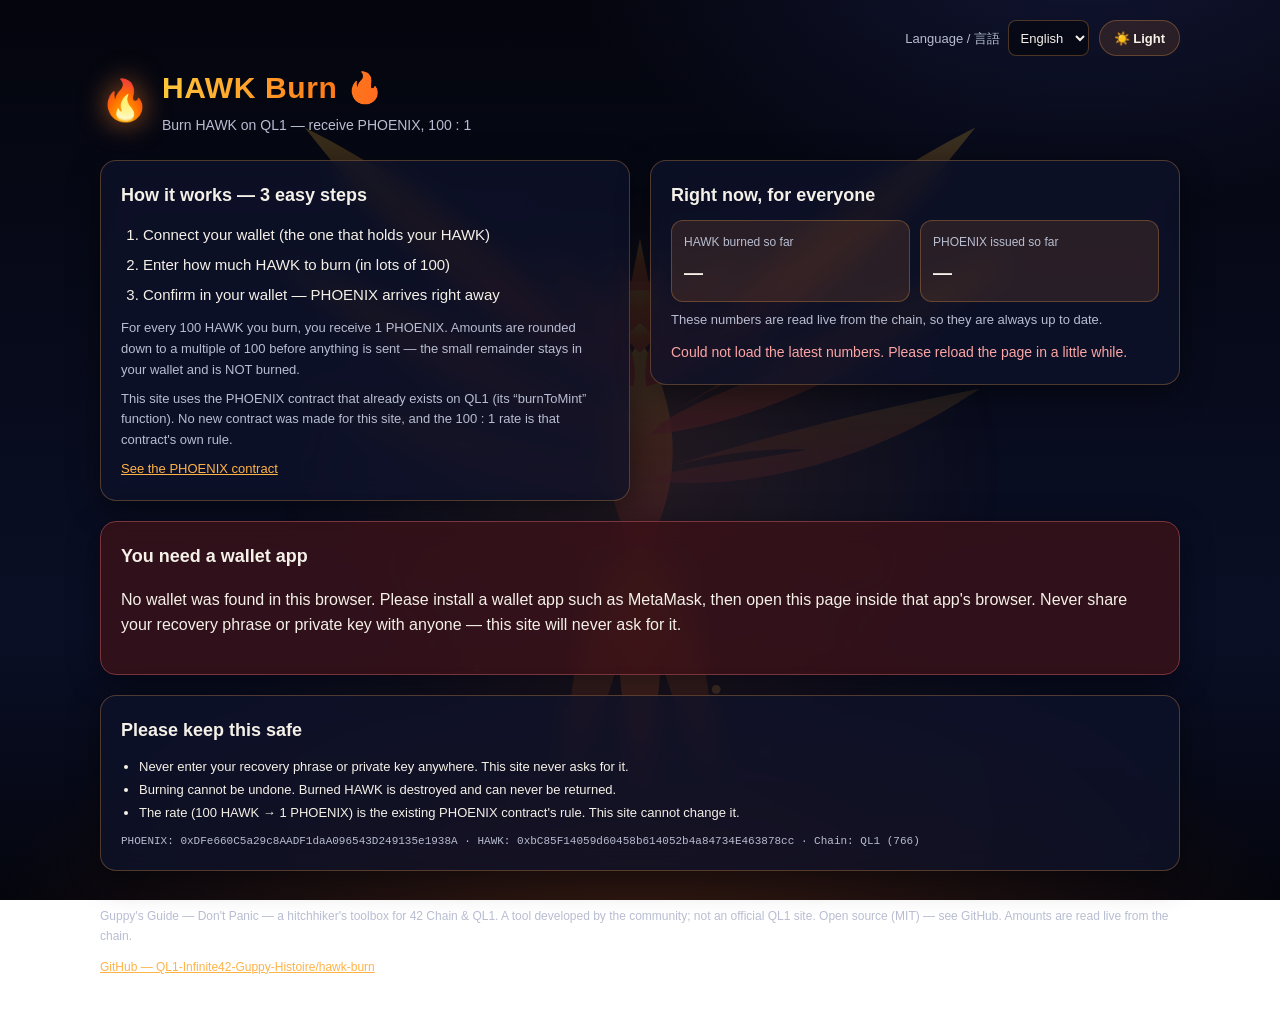
==== docs/en.html @ 696d7820 "HAWK burn site: burn QL1 HAWK into PHOENIX at 100:1 via the existing PHOENIX contract's burnToMint (" ====
<!DOCTYPE html>
<html lang="en">
<head>
<meta charset="utf-8">
<meta name="viewport" content="width=device-width, initial-scale=1">
<title>HAWK Burn — burn HAWK, receive PHOENIX</title>
<meta name="description" content="Burn HAWK on QL1 and receive PHOENIX at 100 : 1, using the existing PHOENIX contract's burnToMint. No new contract.">
<script>(function(){try{document.documentElement.dataset.theme=localStorage.getItem("guppy-theme")==="light"?"light":"dark";}catch(e){document.documentElement.dataset.theme="dark";}})();</script>
<link rel="stylesheet" href="style.css">
</head>
<body>
<!-- Phoenix background: inline SVG only (no external images), decorative. -->
<div class="phoenix-bg" aria-hidden="true">
  <svg viewBox="0 0 900 700" focusable="false">
    <defs>
      <linearGradient id="flameGrad" x1="0" y1="1" x2="0" y2="0">
        <stop offset="0" stop-color="#ff512f"/>
        <stop offset=".55" stop-color="#ff7a18"/>
        <stop offset="1" stop-color="#ffc93c"/>
      </linearGradient>
      <radialGradient id="glowGrad" cx=".5" cy=".5" r=".5">
        <stop offset="0" stop-color="#ff8c2e" stop-opacity=".55"/>
        <stop offset="1" stop-color="#ff8c2e" stop-opacity="0"/>
      </radialGradient>
    </defs>
    <ellipse cx="450" cy="400" rx="340" ry="270" fill="url(#glowGrad)"/>
    <g fill="url(#flameGrad)">
      <path d="M450 692 C428 596 420 536 450 452 C480 536 472 596 450 692 Z"/>
      <path d="M382 678 C384 588 396 534 428 474 C446 542 428 612 382 678 Z" opacity=".72"/>
      <path d="M518 678 C516 588 504 534 472 474 C454 542 472 612 518 678 Z" opacity=".72"/>
      <path d="M450 478 C412 424 408 348 450 278 C492 348 488 424 450 478 Z"/>
      <circle cx="450" cy="252" r="27"/>
      <path d="M428 240 L424 196 L442 226 L450 186 L458 226 L476 196 L472 240 C458 231 442 231 428 240 Z" opacity=".9"/>
      <path d="M450 264 L465 277 L450 291 L435 277 Z"/>
      <g>
        <path d="M444 322 C352 296 238 208 142 84 C258 142 352 224 424 296 C402 254 380 222 348 196 C420 232 452 282 444 322 Z"/>
        <path d="M440 366 C338 356 214 296 110 202 C238 244 342 296 414 342 C372 316 330 300 292 294 C370 326 424 344 440 366 Z" opacity=".8"/>
        <path d="M442 408 C348 420 232 388 138 324 C252 346 348 372 418 394 C370 382 328 378 296 380 C364 392 418 396 442 408 Z" opacity=".58"/>
      </g>
      <g transform="translate(900 0) scale(-1 1)">
        <path d="M444 322 C352 296 238 208 142 84 C258 142 352 224 424 296 C402 254 380 222 348 196 C420 232 452 282 444 322 Z"/>
        <path d="M440 366 C338 356 214 296 110 202 C238 244 342 296 414 342 C372 316 330 300 292 294 C370 326 424 344 440 366 Z" opacity=".8"/>
        <path d="M442 408 C348 420 232 388 138 324 C252 346 348 372 418 394 C370 382 328 378 296 380 C364 392 418 396 442 408 Z" opacity=".58"/>
      </g>
    </g>
    <g fill="#ffb347">
      <circle class="ember" cx="300" cy="580" r="4" style="animation-delay:-1s"/>
      <circle class="ember" cx="382" cy="620" r="3" style="animation-delay:-3.4s;animation-duration:9s"/>
      <circle class="ember" cx="520" cy="600" r="4" style="animation-delay:-5.2s"/>
      <circle class="ember" cx="612" cy="556" r="3" style="animation-delay:-2.2s;animation-duration:7s"/>
      <circle class="ember" cx="450" cy="640" r="3" style="animation-delay:-6.6s;animation-duration:10s"/>
      <circle class="ember" cx="248" cy="500" r="3" style="animation-delay:-4.4s"/>
      <circle class="ember" cx="662" cy="486" r="4" style="animation-delay:-.6s;animation-duration:9s"/>
      <circle class="ember" cx="566" cy="652" r="3" style="animation-delay:-7.5s;animation-duration:8.5s"/>
    </g>
  </svg>
</div>

<header>
  <span class="lang-switch"><label><span id="langLabel">Language / 言語</span> <select id="langSel"><option value="en" selected>English</option><option value="ja">日本語</option></select></label></span><button type="button" id="themeToggle" class="theme-toggle" aria-label="Toggle background theme"></button>
  <div class="brand">
    <span class="brand-emoji">🔥</span>
    <div>
      <h1 id="pageTitle">HAWK Burn</h1>
      <p class="sub" id="pageSub">Burn HAWK on QL1 — receive PHOENIX, 100 : 1</p>
    </div>
  </div>
</header>

<main>
  <!-- How it works -->
  <section class="panel" id="howPanel">
    <h2 id="howTitle">How it works</h2>
    <ol class="steps">
      <li id="step1">Connect your wallet</li>
      <li id="step2">Enter how much HAWK to burn</li>
      <li id="step3">Confirm in your wallet</li>
    </ol>
    <p class="note" id="howNote"></p>
    <p class="note" id="contractNote"></p>
    <p class="note"><a id="contractLink" href="https://scan.qom.network/address/0xDFe660C5a29c8AADF1daA096543D249135e1938A" target="_blank" rel="noopener">See the PHOENIX contract</a></p>
  </section>

  <!-- Global stats (no wallet needed) -->
  <section class="panel" id="statsPanel">
    <h2 id="statsTitle">Right now</h2>
    <div class="info-grid">
      <div class="info-card">
        <div class="i-label" id="statBurnedLabel">HAWK burned so far</div>
        <div class="i-value" id="statBurned">—</div>
      </div>
      <div class="info-card">
        <div class="i-label" id="statPhxLabel">PHOENIX issued so far</div>
        <div class="i-value" id="statPhx">—</div>
      </div>
    </div>
    <p class="note" id="statsNote"></p>
    <p class="result" id="statsError" role="status"></p>
  </section>

  <!-- No wallet notice -->
  <section class="panel warn" id="noWalletPanel" hidden>
    <h2 id="noWalletTitle">You need a wallet app</h2>
    <p id="noWalletText"></p>
  </section>

  <!-- Connect -->
  <section class="panel" id="connectPanel">
    <div id="connectBox">
      <button type="button" id="connectBtn" class="big-btn">Connect wallet</button>
      <p class="note" id="connectNote"></p>
    </div>
    <div id="accountBox" hidden>
      <div class="i-label" id="yourWalletLabel">Your wallet</div>
      <div class="mono" id="walletAddr">—</div>
      <div class="row"><span class="note" id="hawkLine"></span></div>
      <div class="row"><span class="note" id="phxLine"></span></div>
      <div class="row"><span class="note" id="qomLine"></span></div>
      <div class="row">
        <button type="button" id="rescanBtn" class="small-btn">Check again</button>
        <button type="button" id="switchChainBtn" class="small-btn" hidden>Switch to QL1</button>
      </div>
    </div>
    <p class="result" id="connectResult" role="status"></p>
  </section>

  <!-- Burn -->
  <section class="panel" id="burnPanel" hidden>
    <h2 id="amountLabel">HAWK to burn</h2>
    <input id="amountInput" class="amount-input" type="text" inputmode="decimal" autocomplete="off" placeholder="e.g. 10000">
    <div class="chips">
      <button type="button" class="chip" id="chip25">25%</button>
      <button type="button" class="chip" id="chip50">50%</button>
      <button type="button" class="chip" id="chip75">75%</button>
      <button type="button" class="chip" id="chipMax">MAX</button>
    </div>
    <p class="note warn-note" id="roundNote" hidden></p>
    <div class="receive-box">
      <div class="i-label" id="receiveLabel">You will receive</div>
      <div class="receive-value"><span id="receiveAmount">—</span> <span class="unit">PHOENIX</span></div>
      <p class="note" id="burnAmountLine"></p>
    </div>
    <div class="row">
      <button type="button" id="burnBtn" class="big-btn burn" disabled>🔥 Burn HAWK</button>
    </div>
    <p class="note" id="gasNote"></p>
    <p class="progress" id="burnProgress" role="status"></p>
    <div id="burnResult" class="result" role="status"></div>
  </section>

  <!-- Safety -->
  <section class="panel safety-panel">
    <h2 id="safeTitle">Please keep this safe</h2>
    <ul class="notes">
      <li id="safe1"></li>
      <li id="safe2"></li>
      <li id="safe3"></li>
    </ul>
    <p class="note mono-small" id="contractLine"></p>
  </section>
</main>

<footer>
  <p id="footerText"></p>
  <p><a href="https://github.com/QL1-Infinite42-Guppy-Histoire/hawk-burn" target="_blank" rel="noopener">GitHub — QL1-Infinite42-Guppy-Histoire/hawk-burn</a></p>
</footer>

<script src="app.js?v=1"></script>
<script>
(function(){
  var btn=document.getElementById("themeToggle");
  if(!btn)return;
  var ja=(document.documentElement.lang||"").indexOf("ja")===0;
  function label(){var d=document.documentElement.dataset.theme!=="light";btn.textContent=d?(ja?"\u2600\uFE0F \u767D\u80CC\u666F":"\u2600\uFE0F Light"):(ja?"\uD83C\uDF19 \u9ED2\u80CC\u666F":"\uD83C\uDF19 Dark");}
  label();
  btn.addEventListener("click",function(){var next=document.documentElement.dataset.theme==="light"?"dark":"light";document.documentElement.dataset.theme=next;try{localStorage.setItem("guppy-theme",next);}catch(e){}label();});
})();
</script>
</body>
</html>
---- docs/style.css ----
/* HAWK Burn — dark flame theme first (phoenix motif), light theme optional.
   The phoenix lives in a fixed background layer (inline SVG in the HTML);
   panels are translucent glass so it glows through without hurting contrast. */
:root, :root[data-theme="dark"] {
  --bg0:#04050d; --bg1:#0a0f26;
  --card:rgba(15,19,40,.78); --card-solid:#0f1328;
  --text:#f5f1e8; --muted:#b8bdd1; --line:rgba(255,170,80,.28);
  --input-bg:rgba(0,0,0,.42); --chip:rgba(255,140,50,.12);
  --accent:#ffb347; --green:#2fbf71; --orange:#ff7a18;
  --shadow:0 8px 32px rgba(0,0,0,.45);
  --warn-bg:rgba(58,18,22,.82); --warn-line:#7a343c;
  --warn-note-bg:rgba(58,34,12,.85); --warn-note-line:#8a5a24; --warn-note-text:#ffd9a0;
  --err:#fca5a5; --ok:#4ade80;
  --phoenix-opacity:.20;
}
:root[data-theme="light"] {
  --bg0:#fdf6ec; --bg1:#fdeeda;
  --card:rgba(255,255,255,.86); --card-solid:#ffffff;
  --text:#221709; --muted:#6d5b45; --line:#f0d3ac;
  --input-bg:#ffffff; --chip:#fdf0dd;
  --accent:#d96c00; --green:#1d9e62; --orange:#ea580c;
  --shadow:0 2px 10px rgba(160,90,10,.10);
  --warn-bg:#fff5f5; --warn-line:#f3c2c2;
  --warn-note-bg:#fff7ed; --warn-note-line:#fed7aa; --warn-note-text:#9a3412;
  --err:#b91c1c; --ok:#15803d;
  --phoenix-opacity:.10;
}
* { box-sizing: border-box; }
body {
  margin: 0;
  font-family: -apple-system, "Hiragino Sans", "Noto Sans JP", sans-serif;
  color: var(--text); line-height: 1.6; min-height: 100vh;
  background:
    radial-gradient(1100px 600px at 50% 108%, rgba(255,110,30,.20), rgba(255,110,30,0) 60%),
    radial-gradient(900px 500px at 85% -10%, rgba(64,80,180,.25), rgba(64,80,180,0) 60%),
    linear-gradient(180deg, var(--bg0), var(--bg1) 70%, var(--bg0));
  background-attachment: fixed;
}
/* --- phoenix background layer (decorative, inline SVG) --- */
.phoenix-bg {
  position: fixed; inset: 0; z-index: 0; overflow: hidden;
  display: flex; align-items: flex-start; justify-content: center;
  pointer-events: none;
}
.phoenix-bg svg {
  width: min(120vw, 980px); height: auto; margin-top: 4vh;
  opacity: var(--phoenix-opacity);
}
.ember { animation: ember-rise 8s linear infinite; }
@keyframes ember-rise {
  0% { transform: translateY(0); opacity: 0; }
  12% { opacity: .95; }
  100% { transform: translateY(-300px); opacity: 0; }
}
@media (prefers-reduced-motion: reduce) { .ember { animation: none; } }
header, main, footer { position: relative; z-index: 1; }
header { padding: 20px 20px 4px; max-width: 1120px; margin: 0 auto; display: flex; flex-wrap: wrap; align-items: center; gap: 8px 10px; }
.brand { display: flex; align-items: center; gap: 12px; width: 100%; order: 3; }
.brand-emoji { font-size: 40px; filter: drop-shadow(0 0 14px rgba(255,130,40,.65)); }
h1 {
  font-size: 30px; margin: 0; letter-spacing: .02em;
  background: linear-gradient(92deg, #ffc93c, #ff7a18 55%, #ff512f);
  -webkit-background-clip: text; background-clip: text; -webkit-text-fill-color: transparent;
}
:root[data-theme="light"] h1 { -webkit-text-fill-color: #c2410c; background: none; }
.sub { color: var(--muted); margin: 2px 0 0; font-size: 14px; }
.lang-switch { order: 1; margin-left: auto; font-size: 13px; color: var(--muted); }
.lang-switch select { margin-left: 4px; background: var(--input-bg); color: var(--text); border: 1px solid var(--line); border-radius: 8px; padding: 6px 8px; font-size: 13px; min-height: 36px; }
.theme-toggle { order: 2; background: var(--chip); color: var(--text); border: 1px solid var(--line); border-radius: 999px; padding: 8px 14px; font-size: 13px; font-weight: 700; cursor: pointer; min-height: 36px; white-space: nowrap; }
main { max-width: 1120px; margin: 0 auto; padding: 0 20px 8px; }
.panel {
  background: var(--card); border: 1px solid var(--line); border-radius: 16px;
  padding: 20px; margin: 16px 0 0; box-shadow: var(--shadow);
  backdrop-filter: blur(12px) saturate(150%); -webkit-backdrop-filter: blur(12px) saturate(150%);
}
.panel.warn { background: var(--warn-bg); border-color: var(--warn-line); }
.panel h2 { font-size: 18px; margin: 0 0 10px; }
.panel h3 { font-size: 15px; margin: 18px 0 8px; }
.steps { margin: 0; padding-left: 22px; line-height: 2; font-size: 15px; }
.note { color: var(--muted); font-size: 13px; line-height: 1.6; margin: 8px 0 0; }
.warn-note { color: var(--warn-note-text); background: var(--warn-note-bg); border: 1px solid var(--warn-note-line); border-radius: 10px; padding: 10px 12px; }
.info-grid { display: grid; grid-template-columns: repeat(auto-fit, minmax(150px, 1fr)); gap: 10px; }
.info-card { background: var(--chip); border: 1px solid var(--line); border-radius: 12px; padding: 12px; }
.i-label { font-size: 12px; color: var(--muted); margin-bottom: 6px; }
.i-value { font-size: 19px; font-weight: 800; word-break: break-word; }
.big-btn { display: block; width: 100%; background: var(--orange); color: #fff; border: 0; border-radius: 12px; padding: 10px 16px; font-size: 19px; font-weight: 800; cursor: pointer; min-height: 60px; }
.big-btn:active { transform: scale(.99); }
.big-btn:disabled { opacity: .45; cursor: default; }
.big-btn.burn {
  background: linear-gradient(135deg, #ff512f, #ff7a18 48%, #ffc93c);
  font-size: 21px; padding: 20px 16px; color: #fff;
  text-shadow: 0 1px 3px rgba(120,30,0,.45);
  box-shadow: 0 8px 28px rgba(255,110,30,.45), inset 0 1px 0 rgba(255,255,255,.35);
}
.big-btn.burn:disabled { box-shadow: none; filter: grayscale(.35); }
.small-btn { background: var(--card-solid); color: var(--text); border: 1px solid var(--line); border-radius: 12px; padding: 10px 16px; font-size: 15px; cursor: pointer; min-height: 44px; }
.row { display: flex; gap: 8px; flex-wrap: wrap; align-items: center; margin-top: 10px; }
.mono { font-family: ui-monospace, monospace; font-size: 13px; word-break: break-all; }
.mono-small { font-family: ui-monospace, monospace; font-size: 11px; word-break: break-all; }
.amount-input {
  width: 100%; font-size: 24px; font-weight: 800; padding: 14px 16px;
  background: var(--input-bg); color: var(--text);
  border: 1px solid var(--line); border-radius: 12px; outline: none;
}
.amount-input:focus { border-color: #ff7a18; box-shadow: 0 0 0 3px rgba(255,122,24,.30); }
.chips { display: flex; gap: 8px; flex-wrap: wrap; margin-top: 10px; }
.chip {
  flex: 1 1 0; min-width: 64px; padding: 10px 0; font-size: 15px; font-weight: 700;
  background: var(--chip); color: var(--text); border: 1px solid var(--line);
  border-radius: 999px; cursor: pointer; min-height: 44px;
}
.chip:active { transform: scale(.97); }
.receive-box {
  margin-top: 16px; text-align: center; padding: 14px 10px;
  background: var(--chip); border: 1px solid var(--line); border-radius: 12px;
}
.receive-value { font-size: 34px; font-weight: 900; line-height: 1.15; word-break: break-word; }
.receive-value .unit { font-size: 17px; font-weight: 700; color: var(--muted); }
.progress { min-height: 20px; font-size: 14px; line-height: 1.6; color: var(--accent); margin: 10px 0 0; }
.result { min-height: 20px; font-size: 14px; line-height: 1.7; margin: 10px 0 0; word-break: break-word; }
.result.ok { color: var(--ok); }
.result.error { color: var(--err); }
.result a { color: var(--accent); }
.notes { color: var(--text); line-height: 1.8; font-size: 13px; padding-left: 18px; margin: 0; }
a { color: var(--accent); }
footer { max-width: 1120px; margin: 0 auto; padding: 16px 20px 32px; color: var(--muted); font-size: 12px; line-height: 1.6; }
@media (min-width: 1024px) {
  main { display: grid; grid-template-columns: 1fr 1fr; gap: 0 20px; align-items: start; }
  main .panel { margin-top: 20px; }
  /* Explicit columns for every panel, as on the other Guppy sites:
     panels appear/disappear with wallet state, so auto-placement
     must never decide where a panel lands. */
  #howPanel { grid-column: 1; }
  #statsPanel { grid-column: 2; }
  #noWalletPanel { grid-column: 1 / -1; }
  #connectPanel { grid-column: 1; }
  #burnPanel { grid-column: 2; }
  .safety-panel { grid-column: 1 / -1; }
}
@media (max-width: 640px) {
  header { padding: 12px 16px 4px; }
  main { padding: 0 16px 8px; }
  .panel { padding: 16px; }
  h1 { font-size: 24px; }
  footer { padding-left: 16px; padding-right: 16px; }
  .receive-value { font-size: 28px; }
  .phoenix-bg svg { width: 150vw; margin-top: 2vh; }
}
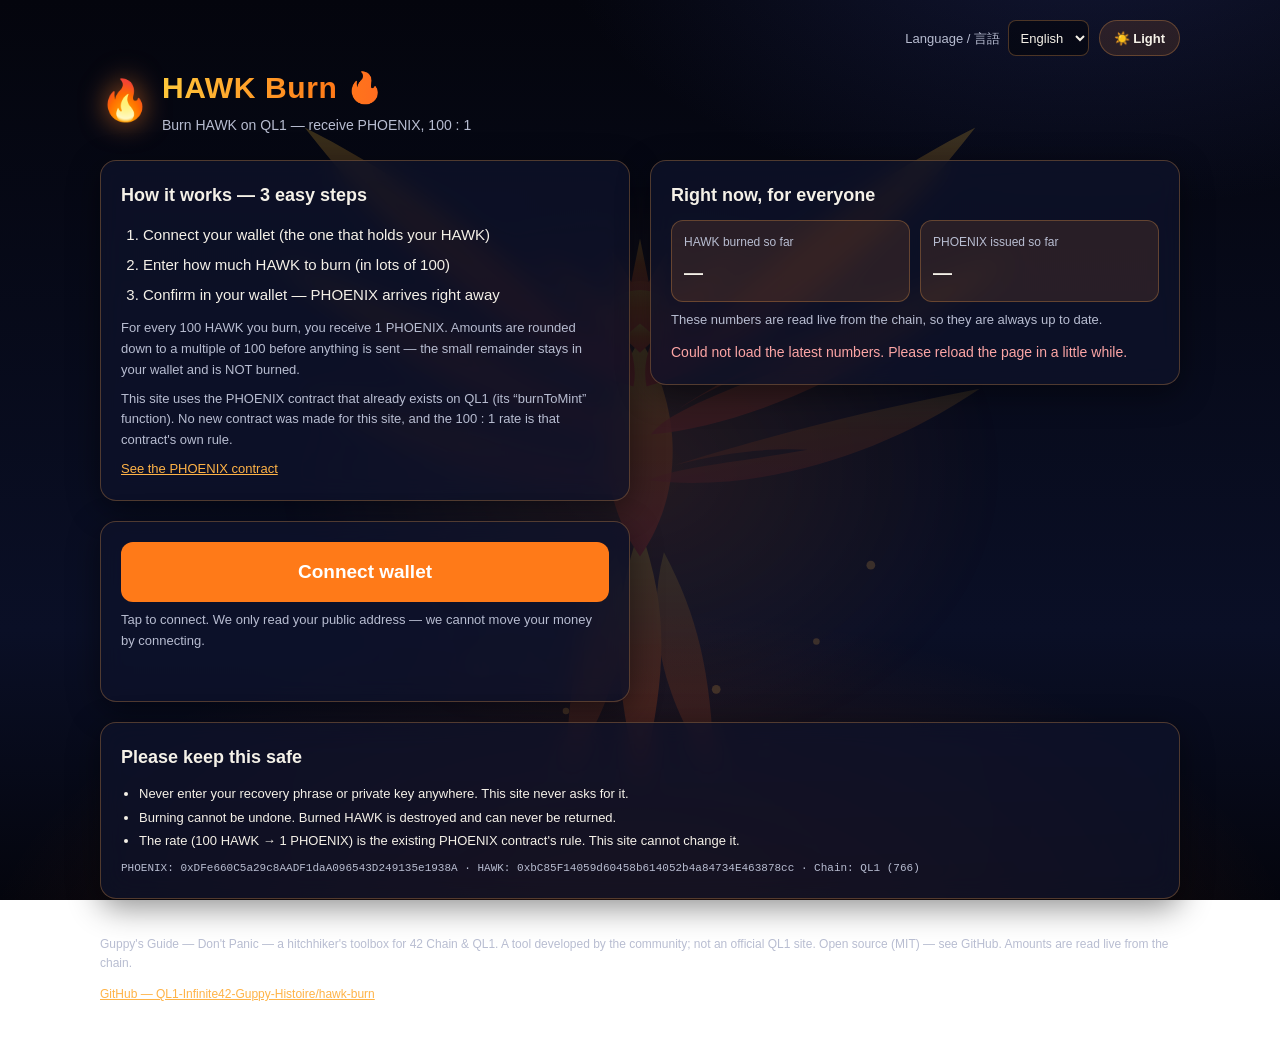
==== commit 69360717: "Wallet connect: explicit flow that survives late provider injection The old boot code checked window" ====
--- a/docs/en.html
+++ b/docs/en.html
@@ -165,7 +165,7 @@
   <p><a href="https://github.com/QL1-Infinite42-Guppy-Histoire/hawk-burn" target="_blank" rel="noopener">GitHub — QL1-Infinite42-Guppy-Histoire/hawk-burn</a></p>
 </footer>
 
-<script src="app.js?v=1"></script>
+<script src="app.js?v=2"></script>
 <script>
 (function(){
   var btn=document.getElementById("themeToggle");
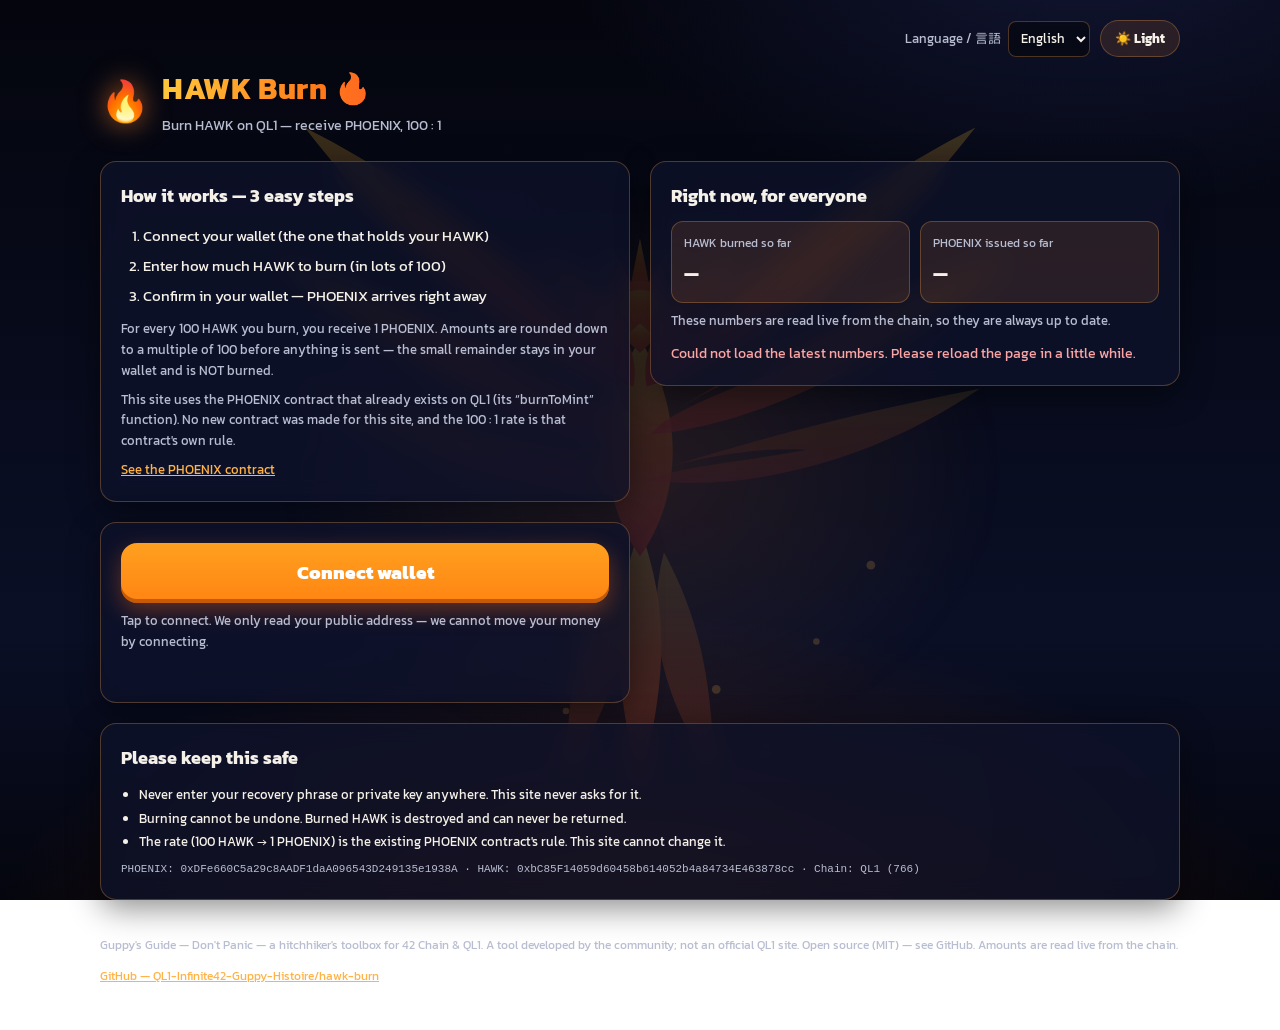
==== commit f700dd0d: "Buttons in the revised UI style: rounded fonts, vivid flame, 3D pushable buttons (display layer only" ====
--- a/docs/en.html
+++ b/docs/en.html
@@ -6,7 +6,10 @@
 <title>HAWK Burn — burn HAWK, receive PHOENIX</title>
 <meta name="description" content="Burn HAWK on QL1 and receive PHOENIX at 100 : 1, using the existing PHOENIX contract's burnToMint. No new contract.">
 <script>(function(){try{document.documentElement.dataset.theme=localStorage.getItem("guppy-theme")==="light"?"light":"dark";}catch(e){document.documentElement.dataset.theme="dark";}})();</script>
-<link rel="stylesheet" href="style.css">
+<link rel="preconnect" href="https://fonts.googleapis.com">
+<link rel="preconnect" href="https://fonts.gstatic.com" crossorigin>
+<link href="https://fonts.googleapis.com/css2?family=Kanit:wght@400;600;700;800&family=M+PLUS+Rounded+1c:wght@400;700;800&display=swap" rel="stylesheet">
+<link rel="stylesheet" href="style.css?v=2">
 </head>
 <body>
 <!-- Phoenix background: inline SVG only (no external images), decorative. -->
--- a/docs/style.css
+++ b/docs/style.css
@@ -6,7 +6,8 @@
   --card:rgba(15,19,40,.78); --card-solid:#0f1328;
   --text:#f5f1e8; --muted:#b8bdd1; --line:rgba(255,170,80,.28);
   --input-bg:rgba(0,0,0,.42); --chip:rgba(255,140,50,.12);
-  --accent:#ffb347; --green:#2fbf71; --orange:#ff7a18;
+  --accent:#ffb347; --green:#2fbf71; --orange:#ff8412;
+  --btn-edge:rgba(150,55,0,.55); --edge:rgba(0,0,0,.35);
   --shadow:0 8px 32px rgba(0,0,0,.45);
   --warn-bg:rgba(58,18,22,.82); --warn-line:#7a343c;
   --warn-note-bg:rgba(58,34,12,.85); --warn-note-line:#8a5a24; --warn-note-text:#ffd9a0;
@@ -18,7 +19,8 @@
   --card:rgba(255,255,255,.86); --card-solid:#ffffff;
   --text:#221709; --muted:#6d5b45; --line:#f0d3ac;
   --input-bg:#ffffff; --chip:#fdf0dd;
-  --accent:#d96c00; --green:#1d9e62; --orange:#ea580c;
+  --accent:#d96c00; --green:#1d9e62; --orange:#f06400;
+  --btn-edge:rgba(154,52,18,.45); --edge:rgba(146,64,14,.18);
   --shadow:0 2px 10px rgba(160,90,10,.10);
   --warn-bg:#fff5f5; --warn-line:#f3c2c2;
   --warn-note-bg:#fff7ed; --warn-note-line:#fed7aa; --warn-note-text:#9a3412;
@@ -28,7 +30,7 @@
 * { box-sizing: border-box; }
 body {
   margin: 0;
-  font-family: -apple-system, "Hiragino Sans", "Noto Sans JP", sans-serif;
+  font-family: "Kanit", "M PLUS Rounded 1c", -apple-system, "Hiragino Sans", "Noto Sans JP", sans-serif;
   color: var(--text); line-height: 1.6; min-height: 100vh;
   background:
     radial-gradient(1100px 600px at 50% 108%, rgba(255,110,30,.20), rgba(255,110,30,0) 60%),
@@ -83,18 +85,24 @@
 .info-card { background: var(--chip); border: 1px solid var(--line); border-radius: 12px; padding: 12px; }
 .i-label { font-size: 12px; color: var(--muted); margin-bottom: 6px; }
 .i-value { font-size: 19px; font-weight: 800; word-break: break-word; }
-.big-btn { display: block; width: 100%; background: var(--orange); color: #fff; border: 0; border-radius: 12px; padding: 10px 16px; font-size: 19px; font-weight: 800; cursor: pointer; min-height: 60px; }
-.big-btn:active { transform: scale(.99); }
-.big-btn:disabled { opacity: .45; cursor: default; }
+.big-btn { display: block; width: 100%; background: linear-gradient(180deg, #ffa01f, var(--orange)); color: #fff; border: 0; border-radius: 16px; padding: 10px 16px; font-size: 19px; font-weight: 800; cursor: pointer; min-height: 60px;
+  box-shadow: inset 0 -4px 0 var(--btn-edge), 0 8px 22px rgba(255,110,30,.35);
+  transition: transform .05s ease, box-shadow .05s ease, filter .15s ease; }
+.big-btn:active { transform: translateY(2px); box-shadow: inset 0 -2px 0 var(--btn-edge), 0 4px 10px rgba(255,110,30,.30); }
+.big-btn:disabled { opacity: .45; cursor: default; box-shadow: inset 0 -4px 0 var(--btn-edge); }
 .big-btn.burn {
   background: linear-gradient(135deg, #ff512f, #ff7a18 48%, #ffc93c);
   font-size: 21px; padding: 20px 16px; color: #fff;
   text-shadow: 0 1px 3px rgba(120,30,0,.45);
-  box-shadow: 0 8px 28px rgba(255,110,30,.45), inset 0 1px 0 rgba(255,255,255,.35);
+  box-shadow: 0 8px 28px rgba(255,110,30,.45), inset 0 1px 0 rgba(255,255,255,.35), inset 0 -5px 0 rgba(150,45,0,.40);
 }
+.big-btn.burn:active { transform: translateY(2px); box-shadow: 0 4px 12px rgba(255,110,30,.40), inset 0 1px 0 rgba(255,255,255,.35), inset 0 -2px 0 rgba(150,45,0,.40); }
 .big-btn.burn:disabled { box-shadow: none; filter: grayscale(.35); }
-.small-btn { background: var(--card-solid); color: var(--text); border: 1px solid var(--line); border-radius: 12px; padding: 10px 16px; font-size: 15px; cursor: pointer; min-height: 44px; }
+.small-btn { background: var(--card-solid); color: var(--text); border: 1px solid var(--line); border-radius: 12px; padding: 10px 16px; font-size: 15px; cursor: pointer; min-height: 44px;
+  box-shadow: inset 0 -3px 0 var(--edge); transition: transform .05s ease, box-shadow .05s ease; }
+.small-btn:active { transform: translateY(2px); box-shadow: inset 0 -1px 0 var(--edge); }
 .row { display: flex; gap: 8px; flex-wrap: wrap; align-items: center; margin-top: 10px; }
+button, input, select { font-family: inherit; }
 .mono { font-family: ui-monospace, monospace; font-size: 13px; word-break: break-all; }
 .mono-small { font-family: ui-monospace, monospace; font-size: 11px; word-break: break-all; }
 .amount-input {
@@ -109,7 +117,8 @@
   background: var(--chip); color: var(--text); border: 1px solid var(--line);
   border-radius: 999px; cursor: pointer; min-height: 44px;
 }
-.chip:active { transform: scale(.97); }
+.chip { box-shadow: inset 0 -2px 0 var(--edge); }
+.chip:active { transform: translateY(1px); box-shadow: inset 0 -1px 0 var(--edge); }
 .receive-box {
   margin-top: 16px; text-align: center; padding: 14px 10px;
   background: var(--chip); border: 1px solid var(--line); border-radius: 12px;
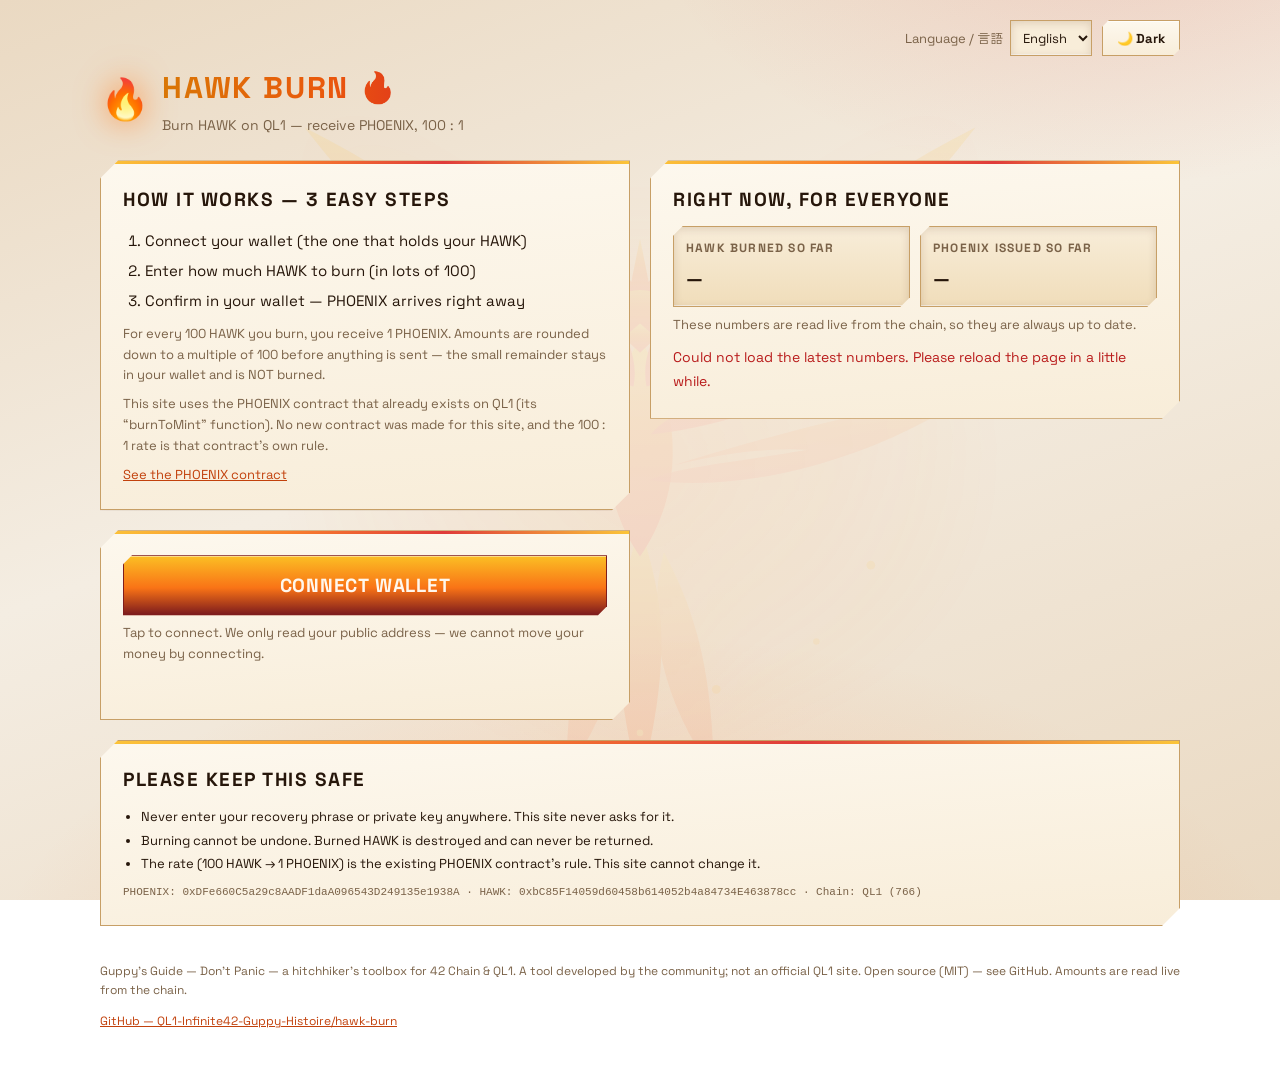
==== commit 43c19b58: "UI Canon v2: angular cuts + 3D press-down buttons, PHOENIX flame layer turned up (display layer only" ====
--- a/docs/en.html
+++ b/docs/en.html
@@ -5,11 +5,11 @@
 <meta name="viewport" content="width=device-width, initial-scale=1">
 <title>HAWK Burn — burn HAWK, receive PHOENIX</title>
 <meta name="description" content="Burn HAWK on QL1 and receive PHOENIX at 100 : 1, using the existing PHOENIX contract's burnToMint. No new contract.">
-<script>(function(){try{document.documentElement.dataset.theme=localStorage.getItem("guppy-theme")==="light"?"light":"dark";}catch(e){document.documentElement.dataset.theme="dark";}})();</script>
+<script>try{if(localStorage.getItem('guppy-theme')==='dark')document.documentElement.dataset.theme='dark';}catch(e){}</script>
 <link rel="preconnect" href="https://fonts.googleapis.com">
 <link rel="preconnect" href="https://fonts.gstatic.com" crossorigin>
-<link href="https://fonts.googleapis.com/css2?family=Kanit:wght@400;600;700;800&family=M+PLUS+Rounded+1c:wght@400;700;800&display=swap" rel="stylesheet">
-<link rel="stylesheet" href="style.css?v=2">
+<link href="https://fonts.googleapis.com/css2?family=Space+Grotesk:wght@500;600;700&family=Zen+Kaku+Gothic+New:wght@500;700;900&display=swap" rel="stylesheet">
+<link rel="stylesheet" href="style.css?v=3">
 </head>
 <body>
 <!-- Phoenix background: inline SVG only (no external images), decorative. -->
@@ -174,9 +174,9 @@
   var btn=document.getElementById("themeToggle");
   if(!btn)return;
   var ja=(document.documentElement.lang||"").indexOf("ja")===0;
-  function label(){var d=document.documentElement.dataset.theme!=="light";btn.textContent=d?(ja?"\u2600\uFE0F \u767D\u80CC\u666F":"\u2600\uFE0F Light"):(ja?"\uD83C\uDF19 \u9ED2\u80CC\u666F":"\uD83C\uDF19 Dark");}
+  function label(){var d=document.documentElement.dataset.theme==="dark";btn.textContent=d?(ja?"\u2600\uFE0F \u767D\u80CC\u666F":"\u2600\uFE0F Light"):(ja?"\uD83C\uDF19 \u9ED2\u80CC\u666F":"\uD83C\uDF19 Dark");}
   label();
-  btn.addEventListener("click",function(){var next=document.documentElement.dataset.theme==="light"?"dark":"light";document.documentElement.dataset.theme=next;try{localStorage.setItem("guppy-theme",next);}catch(e){}label();});
+  btn.addEventListener("click",function(){var next=document.documentElement.dataset.theme==="dark"?"light":"dark";document.documentElement.dataset.theme=next;try{localStorage.setItem("guppy-theme",next);}catch(e){}label();});
 })();
 </script>
 </body>
--- a/docs/style.css
+++ b/docs/style.css
@@ -1,41 +1,55 @@
-/* HAWK Burn — dark flame theme first (phoenix motif), light theme optional.
-   The phoenix lives in a fixed background layer (inline SVG in the HTML);
-   panels are translucent glass so it glows through without hurting contrast. */
-:root, :root[data-theme="dark"] {
-  --bg0:#04050d; --bg1:#0a0f26;
-  --card:rgba(15,19,40,.78); --card-solid:#0f1328;
-  --text:#f5f1e8; --muted:#b8bdd1; --line:rgba(255,170,80,.28);
-  --input-bg:rgba(0,0,0,.42); --chip:rgba(255,140,50,.12);
-  --accent:#ffb347; --green:#2fbf71; --orange:#ff8412;
-  --btn-edge:rgba(150,55,0,.55); --edge:rgba(0,0,0,.35);
-  --shadow:0 8px 32px rgba(0,0,0,.45);
-  --warn-bg:rgba(58,18,22,.82); --warn-line:#7a343c;
-  --warn-note-bg:rgba(58,34,12,.85); --warn-note-line:#8a5a24; --warn-note-text:#ffd9a0;
+/* HAWK Burn — UI Canon v2 (Qom DEX design language) with the §7 site-12
+   PHOENIX exception layered on top: flame gradients (gold → orange → red),
+   warm-tinted neutrals, ember glow. Angular clip-path cuts and chunky 3D
+   press-down buttons come from the canon; the phoenix lives in the fixed
+   background layer (inline SVG in the HTML) and glows through the page.
+   Display layer only — no selectors/IDs that app.js uses were changed. */
+:root {
+  --bg:#f4ede2; --bg2:#ead9c2;
+  --card:#fdf8ee; --panel:#f8edd9; --panel2:#f0ddba;
+  --text:#26160a; --muted:#7a6248; --line:#e6d0a8; --line-d:#c79f66;
+  --accent:#f97316; --accent-2:#fbbf24; --accent-d:#7f1d1d; --accent-ink:#fff7ed;
+  --btn-edge:#7f1d1d;
+  --green:#16a34a; --red:#dc2626; --red-d:#991b1b;
+  --link:#c2410c;
+  --shadow-card:0 24px 48px -12px rgba(90,40,0,.30), 0 4px 10px rgba(90,40,0,.16), inset 0 1px 0 rgba(255,255,255,.9);
+  --shadow-btn:0 5px 0 var(--btn-edge), 0 10px 18px rgba(249,115,22,.35), inset 0 1px 0 rgba(255,255,255,.45);
+  --shadow-chip:0 3px 0 var(--line-d), 0 6px 12px rgba(90,40,0,.15), inset 0 1px 0 rgba(255,255,255,.8);
+  --inset-panel:inset 0 2px 8px rgba(90,40,0,.16), inset 0 -1px 0 rgba(255,255,255,.65);
+  --warn-card:#fdf0e9; --warn-panel:#f8dcc9; --warn-line:#d98a76;
+  --warn-note-bg:#fef3c7; --warn-note-line:#b45309; --warn-note-text:#713f12;
+  --err:#b91c1c; --ok:#15803d;
+  --flame-text:linear-gradient(92deg, #d97706, #ea580c 55%, #dc2626);
+  --phoenix-opacity:.12;
+}
+:root[data-theme="dark"] {
+  --bg:#0c0705; --bg2:#180c06;
+  --card:#1d1109; --panel:#140b06; --panel2:#251307;
+  --text:#fdf3e3; --muted:#c4a586; --line:#3d2413; --line-d:#5f3c1f;
+  --accent:#f97316; --accent-2:#fbbf24; --accent-d:#7f1d1d; --accent-ink:#fff7ed;
+  --btn-edge:#450a0a;
+  --green:#16a34a; --red:#dc2626; --red-d:#991b1b;
+  --link:#fbbf24;
+  --shadow-card:0 24px 48px -12px rgba(0,0,0,.8), 0 4px 10px rgba(0,0,0,.5), inset 0 1px 0 rgba(251,191,36,.16);
+  --shadow-btn:0 5px 0 var(--btn-edge), 0 10px 18px rgba(249,115,22,.40), inset 0 1px 0 rgba(255,255,255,.35);
+  --shadow-chip:0 3px 0 #060302, 0 6px 12px rgba(0,0,0,.45), inset 0 1px 0 rgba(251,191,36,.18);
+  --inset-panel:inset 0 2px 10px rgba(0,0,0,.6), inset 0 -1px 0 rgba(251,191,36,.10);
+  --warn-card:#2b100b; --warn-panel:#200b07; --warn-line:#7a343c;
+  --warn-note-bg:#291605; --warn-note-line:#b45309; --warn-note-text:#ffd9a0;
   --err:#fca5a5; --ok:#4ade80;
-  --phoenix-opacity:.20;
-}
-:root[data-theme="light"] {
-  --bg0:#fdf6ec; --bg1:#fdeeda;
-  --card:rgba(255,255,255,.86); --card-solid:#ffffff;
-  --text:#221709; --muted:#6d5b45; --line:#f0d3ac;
-  --input-bg:#ffffff; --chip:#fdf0dd;
-  --accent:#d96c00; --green:#1d9e62; --orange:#f06400;
-  --btn-edge:rgba(154,52,18,.45); --edge:rgba(146,64,14,.18);
-  --shadow:0 2px 10px rgba(160,90,10,.10);
-  --warn-bg:#fff5f5; --warn-line:#f3c2c2;
-  --warn-note-bg:#fff7ed; --warn-note-line:#fed7aa; --warn-note-text:#9a3412;
-  --err:#b91c1c; --ok:#15803d;
-  --phoenix-opacity:.10;
+  --flame-text:linear-gradient(92deg, #ffc93c, #ff7a18 55%, #ff512f);
+  --phoenix-opacity:.26;
 }
 * { box-sizing: border-box; }
 body {
   margin: 0;
-  font-family: "Kanit", "M PLUS Rounded 1c", -apple-system, "Hiragino Sans", "Noto Sans JP", sans-serif;
+  font-family: "Space Grotesk", "Zen Kaku Gothic New", system-ui, -apple-system, "Hiragino Sans", "Noto Sans JP", sans-serif;
   color: var(--text); line-height: 1.6; min-height: 100vh;
   background:
-    radial-gradient(1100px 600px at 50% 108%, rgba(255,110,30,.20), rgba(255,110,30,0) 60%),
-    radial-gradient(900px 500px at 85% -10%, rgba(64,80,180,.25), rgba(64,80,180,0) 60%),
-    linear-gradient(180deg, var(--bg0), var(--bg1) 70%, var(--bg0));
+    radial-gradient(1100px 620px at 50% 112%, rgba(255,110,30,.22), rgba(255,110,30,0) 60%),
+    radial-gradient(800px 460px at 88% -10%, rgba(220,38,38,.12), rgba(220,38,38,0) 60%),
+    linear-gradient(160deg, var(--bg2), var(--bg) 45%, var(--bg2)),
+    repeating-linear-gradient(115deg, transparent 0 46px, rgba(251,191,36,.06) 46px 47px);
   background-attachment: fixed;
 }
 /* --- phoenix background layer (decorative, inline SVG) --- */
@@ -47,6 +61,7 @@
 .phoenix-bg svg {
   width: min(120vw, 980px); height: auto; margin-top: 4vh;
   opacity: var(--phoenix-opacity);
+  filter: drop-shadow(0 0 42px rgba(255,120,30,.35));
 }
 .ember { animation: ember-rise 8s linear infinite; }
 @keyframes ember-rise {
@@ -54,84 +69,115 @@
   12% { opacity: .95; }
   100% { transform: translateY(-300px); opacity: 0; }
 }
-@media (prefers-reduced-motion: reduce) { .ember { animation: none; } }
+@media (prefers-reduced-motion: reduce) {
+  .ember { animation: none; }
+  .big-btn, .small-btn, .chip { transition: none; }
+  .big-btn.burn { animation: none; }
+}
 header, main, footer { position: relative; z-index: 1; }
 header { padding: 20px 20px 4px; max-width: 1120px; margin: 0 auto; display: flex; flex-wrap: wrap; align-items: center; gap: 8px 10px; }
 .brand { display: flex; align-items: center; gap: 12px; width: 100%; order: 3; }
-.brand-emoji { font-size: 40px; filter: drop-shadow(0 0 14px rgba(255,130,40,.65)); }
+.brand-emoji { font-size: 40px; filter: drop-shadow(0 0 16px rgba(255,130,40,.8)); }
 h1 {
-  font-size: 30px; margin: 0; letter-spacing: .02em;
-  background: linear-gradient(92deg, #ffc93c, #ff7a18 55%, #ff512f);
+  font-size: 30px; margin: 0; font-weight: 700;
+  letter-spacing: .06em; text-transform: uppercase;
+  background: var(--flame-text);
   -webkit-background-clip: text; background-clip: text; -webkit-text-fill-color: transparent;
 }
-:root[data-theme="light"] h1 { -webkit-text-fill-color: #c2410c; background: none; }
 .sub { color: var(--muted); margin: 2px 0 0; font-size: 14px; }
 .lang-switch { order: 1; margin-left: auto; font-size: 13px; color: var(--muted); }
-.lang-switch select { margin-left: 4px; background: var(--input-bg); color: var(--text); border: 1px solid var(--line); border-radius: 8px; padding: 6px 8px; font-size: 13px; min-height: 36px; }
-.theme-toggle { order: 2; background: var(--chip); color: var(--text); border: 1px solid var(--line); border-radius: 999px; padding: 8px 14px; font-size: 13px; font-weight: 700; cursor: pointer; min-height: 36px; white-space: nowrap; }
+.lang-switch select { margin-left: 4px; background: var(--panel); color: var(--text); border: 1px solid var(--line-d); padding: 6px 8px; font-size: 13px; min-height: 36px; box-shadow: var(--inset-panel); }
+.theme-toggle { order: 2; background: linear-gradient(180deg, var(--card), var(--panel)); color: var(--text); border: 1px solid var(--line-d); padding: 8px 14px; font-size: 13px; font-weight: 700; cursor: pointer; min-height: 36px; white-space: nowrap;
+  clip-path: polygon(7px 0, 100% 0, 100% calc(100% - 7px), calc(100% - 7px) 100%, 0 100%, 0 7px);
+  box-shadow: var(--shadow-chip); transition: transform .05s ease, box-shadow .05s ease; }
+.theme-toggle:active { transform: translateY(2px); box-shadow: 0 1px 0 var(--line-d); }
 main { max-width: 1120px; margin: 0 auto; padding: 0 20px 8px; }
 .panel {
-  background: var(--card); border: 1px solid var(--line); border-radius: 16px;
-  padding: 20px; margin: 16px 0 0; box-shadow: var(--shadow);
-  backdrop-filter: blur(12px) saturate(150%); -webkit-backdrop-filter: blur(12px) saturate(150%);
-}
-.panel.warn { background: var(--warn-bg); border-color: var(--warn-line); }
-.panel h2 { font-size: 18px; margin: 0 0 10px; }
+  position: relative;
+  background: linear-gradient(175deg, var(--card), var(--panel));
+  border: 1px solid var(--line-d);
+  padding: 24px 22px; margin: 16px 0 0; box-shadow: var(--shadow-card);
+  clip-path: polygon(18px 0, 100% 0, 100% calc(100% - 18px), calc(100% - 18px) 100%, 0 100%, 0 18px);
+}
+.panel::before {
+  content: ""; position: absolute; top: 0; left: 0; right: 0; height: 3px;
+  background: linear-gradient(90deg, var(--accent-2), #f97316 35%, #dc2626 65%, var(--accent-2));
+  opacity: .9;
+}
+.panel.warn { background: linear-gradient(175deg, var(--warn-card), var(--warn-panel)); border-color: var(--warn-line); }
+.panel.warn::before { background: linear-gradient(90deg, #f87171, var(--red) 55%, #f87171); }
+.panel h2 { font-size: 19px; margin: 0 0 10px; letter-spacing: .08em; text-transform: uppercase; }
 .panel h3 { font-size: 15px; margin: 18px 0 8px; }
 .steps { margin: 0; padding-left: 22px; line-height: 2; font-size: 15px; }
 .note { color: var(--muted); font-size: 13px; line-height: 1.6; margin: 8px 0 0; }
-.warn-note { color: var(--warn-note-text); background: var(--warn-note-bg); border: 1px solid var(--warn-note-line); border-radius: 10px; padding: 10px 12px; }
+.warn-note { color: var(--warn-note-text); background: var(--warn-note-bg); border: 1px solid var(--warn-note-line); border-left: 6px solid var(--warn-note-line); padding: 10px 12px; }
 .info-grid { display: grid; grid-template-columns: repeat(auto-fit, minmax(150px, 1fr)); gap: 10px; }
-.info-card { background: var(--chip); border: 1px solid var(--line); border-radius: 12px; padding: 12px; }
-.i-label { font-size: 12px; color: var(--muted); margin-bottom: 6px; }
+.info-card { background: linear-gradient(180deg, var(--panel), var(--panel2)); border: 1px solid var(--line-d); box-shadow: var(--inset-panel); padding: 12px;
+  clip-path: polygon(10px 0, 100% 0, 100% calc(100% - 10px), calc(100% - 10px) 100%, 0 100%, 0 10px); }
+.i-label { font-size: 12px; color: var(--muted); margin-bottom: 6px; font-weight: 700; letter-spacing: .1em; text-transform: uppercase; }
 .i-value { font-size: 19px; font-weight: 800; word-break: break-word; }
-.big-btn { display: block; width: 100%; background: linear-gradient(180deg, #ffa01f, var(--orange)); color: #fff; border: 0; border-radius: 16px; padding: 10px 16px; font-size: 19px; font-weight: 800; cursor: pointer; min-height: 60px;
-  box-shadow: inset 0 -4px 0 var(--btn-edge), 0 8px 22px rgba(255,110,30,.35);
+.big-btn { display: block; width: 100%;
+  background: linear-gradient(180deg, var(--accent-2), var(--accent) 55%, var(--accent-d));
+  color: var(--accent-ink); border: 1px solid var(--accent-d); padding: 10px 16px;
+  font-size: 19px; font-weight: 700; letter-spacing: .04em; text-transform: uppercase;
+  cursor: pointer; min-height: 60px;
+  clip-path: polygon(9px 0, 100% 0, 100% calc(100% - 9px), calc(100% - 9px) 100%, 0 100%, 0 9px);
+  box-shadow: var(--shadow-btn);
   transition: transform .05s ease, box-shadow .05s ease, filter .15s ease; }
-.big-btn:active { transform: translateY(2px); box-shadow: inset 0 -2px 0 var(--btn-edge), 0 4px 10px rgba(255,110,30,.30); }
-.big-btn:disabled { opacity: .45; cursor: default; box-shadow: inset 0 -4px 0 var(--btn-edge); }
+.big-btn:active { transform: translateY(4px); box-shadow: 0 1px 0 var(--btn-edge), 0 4px 8px rgba(249,115,22,.3), inset 0 1px 0 rgba(255,255,255,.3); }
+.big-btn:disabled { opacity: .45; cursor: not-allowed; transform: none; }
 .big-btn.burn {
-  background: linear-gradient(135deg, #ff512f, #ff7a18 48%, #ffc93c);
+  background: linear-gradient(160deg, #ffc93c, #ff7a18 42%, #ff512f 72%, #b91c1c);
+  background-size: 100% 220%;
   font-size: 21px; padding: 20px 16px; color: #fff;
   text-shadow: 0 1px 3px rgba(120,30,0,.45);
-  box-shadow: 0 8px 28px rgba(255,110,30,.45), inset 0 1px 0 rgba(255,255,255,.35), inset 0 -5px 0 rgba(150,45,0,.40);
-}
-.big-btn.burn:active { transform: translateY(2px); box-shadow: 0 4px 12px rgba(255,110,30,.40), inset 0 1px 0 rgba(255,255,255,.35), inset 0 -2px 0 rgba(150,45,0,.40); }
-.big-btn.burn:disabled { box-shadow: none; filter: grayscale(.35); }
-.small-btn { background: var(--card-solid); color: var(--text); border: 1px solid var(--line); border-radius: 12px; padding: 10px 16px; font-size: 15px; cursor: pointer; min-height: 44px;
-  box-shadow: inset 0 -3px 0 var(--edge); transition: transform .05s ease, box-shadow .05s ease; }
-.small-btn:active { transform: translateY(2px); box-shadow: inset 0 -1px 0 var(--edge); }
+  box-shadow: 0 5px 0 var(--btn-edge), 0 14px 34px rgba(255,110,30,.55), inset 0 1px 0 rgba(255,255,255,.4);
+  animation: flame-drift 5s ease-in-out infinite alternate;
+}
+@keyframes flame-drift { from { background-position: 50% 0%; } to { background-position: 50% 55%; } }
+.big-btn.burn:active { transform: translateY(4px); box-shadow: 0 1px 0 var(--btn-edge), 0 6px 16px rgba(255,110,30,.45), inset 0 1px 0 rgba(255,255,255,.35); }
+.big-btn.burn:disabled { box-shadow: 0 5px 0 var(--btn-edge); filter: grayscale(.35); animation: none; }
+.small-btn { background: linear-gradient(180deg, var(--card), var(--panel)); color: var(--text); border: 1px solid var(--line-d); padding: 10px 16px; font-size: 15px; font-weight: 700; cursor: pointer; min-height: 44px;
+  clip-path: polygon(7px 0, 100% 0, 100% calc(100% - 7px), calc(100% - 7px) 100%, 0 100%, 0 7px);
+  box-shadow: var(--shadow-chip); transition: transform .05s ease, box-shadow .05s ease; }
+.small-btn:active { transform: translateY(2px); box-shadow: 0 1px 0 var(--line-d); }
 .row { display: flex; gap: 8px; flex-wrap: wrap; align-items: center; margin-top: 10px; }
 button, input, select { font-family: inherit; }
 .mono { font-family: ui-monospace, monospace; font-size: 13px; word-break: break-all; }
 .mono-small { font-family: ui-monospace, monospace; font-size: 11px; word-break: break-all; }
 .amount-input {
-  width: 100%; font-size: 24px; font-weight: 800; padding: 14px 16px;
-  background: var(--input-bg); color: var(--text);
-  border: 1px solid var(--line); border-radius: 12px; outline: none;
-}
-.amount-input:focus { border-color: #ff7a18; box-shadow: 0 0 0 3px rgba(255,122,24,.30); }
+  width: 100%; font-size: 26px; font-weight: 700; padding: 14px 16px;
+  background: linear-gradient(180deg, var(--panel), var(--panel2)); color: var(--text);
+  border: 1px solid var(--line-d); box-shadow: var(--inset-panel); outline: none;
+  clip-path: polygon(10px 0, 100% 0, 100% calc(100% - 10px), calc(100% - 10px) 100%, 0 100%, 0 10px);
+}
+.amount-input:focus { border-color: var(--accent); }
 .chips { display: flex; gap: 8px; flex-wrap: wrap; margin-top: 10px; }
 .chip {
   flex: 1 1 0; min-width: 64px; padding: 10px 0; font-size: 15px; font-weight: 700;
-  background: var(--chip); color: var(--text); border: 1px solid var(--line);
-  border-radius: 999px; cursor: pointer; min-height: 44px;
-}
-.chip { box-shadow: inset 0 -2px 0 var(--edge); }
-.chip:active { transform: translateY(1px); box-shadow: inset 0 -1px 0 var(--edge); }
+  background: linear-gradient(180deg, var(--card), var(--panel)); color: var(--text);
+  border: 1px solid var(--line-d); cursor: pointer; min-height: 44px;
+  clip-path: polygon(7px 0, 100% 0, 100% calc(100% - 7px), calc(100% - 7px) 100%, 0 100%, 0 7px);
+  box-shadow: var(--shadow-chip); transition: transform .05s ease, box-shadow .05s ease;
+}
+.chip:active { transform: translateY(2px); box-shadow: 0 1px 0 var(--line-d); }
 .receive-box {
   margin-top: 16px; text-align: center; padding: 14px 10px;
-  background: var(--chip); border: 1px solid var(--line); border-radius: 12px;
-}
-.receive-value { font-size: 34px; font-weight: 900; line-height: 1.15; word-break: break-word; }
-.receive-value .unit { font-size: 17px; font-weight: 700; color: var(--muted); }
-.progress { min-height: 20px; font-size: 14px; line-height: 1.6; color: var(--accent); margin: 10px 0 0; }
+  background: linear-gradient(180deg, var(--panel), var(--panel2));
+  border: 1px solid var(--line-d); box-shadow: var(--inset-panel);
+  clip-path: polygon(10px 0, 100% 0, 100% calc(100% - 10px), calc(100% - 10px) 100%, 0 100%, 0 10px);
+}
+.receive-value { font-size: 34px; font-weight: 900; line-height: 1.15; word-break: break-word;
+  background: var(--flame-text);
+  -webkit-background-clip: text; background-clip: text; -webkit-text-fill-color: transparent; }
+.receive-value .unit { font-size: 17px; font-weight: 700; color: var(--muted); -webkit-text-fill-color: var(--muted); }
+.progress { min-height: 20px; font-size: 14px; line-height: 1.6; color: var(--accent); margin: 10px 0 0; font-weight: 700; }
 .result { min-height: 20px; font-size: 14px; line-height: 1.7; margin: 10px 0 0; word-break: break-word; }
 .result.ok { color: var(--ok); }
 .result.error { color: var(--err); }
-.result a { color: var(--accent); }
+.result a { color: var(--link); }
 .notes { color: var(--text); line-height: 1.8; font-size: 13px; padding-left: 18px; margin: 0; }
-a { color: var(--accent); }
+a { color: var(--link); }
 footer { max-width: 1120px; margin: 0 auto; padding: 16px 20px 32px; color: var(--muted); font-size: 12px; line-height: 1.6; }
 @media (min-width: 1024px) {
   main { display: grid; grid-template-columns: 1fr 1fr; gap: 0 20px; align-items: start; }
@@ -152,6 +198,7 @@
   .panel { padding: 16px; }
   h1 { font-size: 24px; }
   footer { padding-left: 16px; padding-right: 16px; }
+  .amount-input { font-size: 21px; }
   .receive-value { font-size: 28px; }
   .phoenix-bg svg { width: 150vw; margin-top: 2vh; }
 }
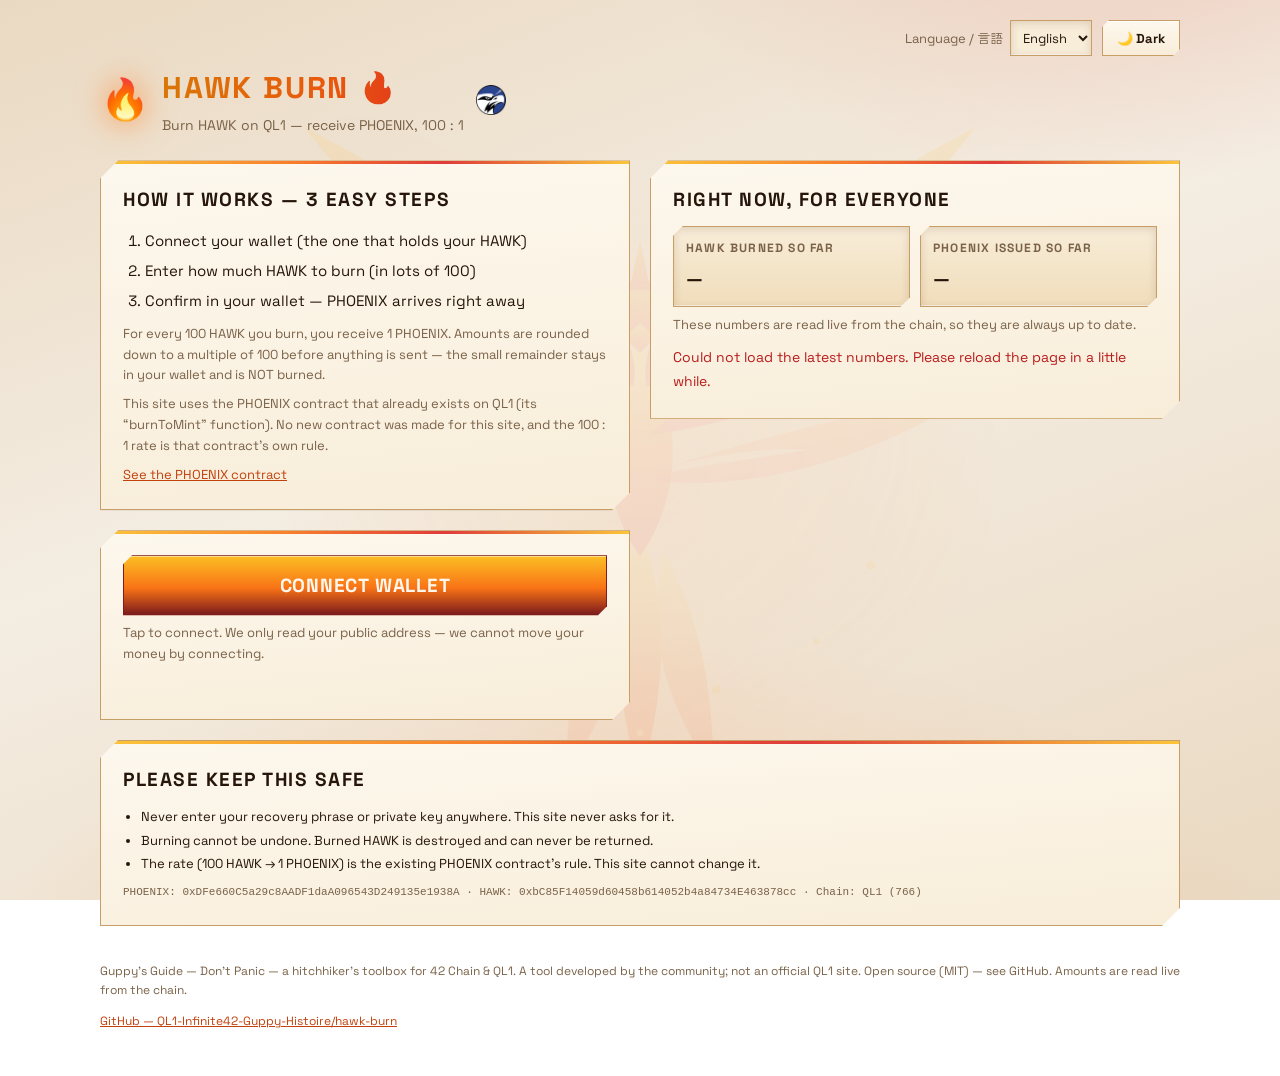
==== commit 57b50ce4: "Add QL1 eagle logo: favicon on all pages + small header chain mark" ====
--- a/docs/en.html
+++ b/docs/en.html
@@ -9,7 +9,8 @@
 <link rel="preconnect" href="https://fonts.googleapis.com">
 <link rel="preconnect" href="https://fonts.gstatic.com" crossorigin>
 <link href="https://fonts.googleapis.com/css2?family=Space+Grotesk:wght@500;600;700&family=Zen+Kaku+Gothic+New:wght@500;700;900&display=swap" rel="stylesheet">
-<link rel="stylesheet" href="style.css?v=3">
+<link rel="icon" type="image/png" href="ql1-eagle.png">
+<link rel="stylesheet" href="style.css?v=5">
 </head>
 <body>
 <!-- Phoenix background: inline SVG only (no external images), decorative. -->
@@ -67,6 +68,7 @@
       <h1 id="pageTitle">HAWK Burn</h1>
       <p class="sub" id="pageSub">Burn HAWK on QL1 — receive PHOENIX, 100 : 1</p>
     </div>
+    <img class="ql1-mark" src="ql1-eagle.png" alt="QL1">
   </div>
 </header>
 
@@ -122,6 +124,7 @@
       <div class="row">
         <button type="button" id="rescanBtn" class="small-btn">Check again</button>
         <button type="button" id="switchChainBtn" class="small-btn" hidden>Switch to QL1</button>
+        <button type="button" id="connectedBtn" class="small-btn">Wallet connected</button>
       </div>
     </div>
     <p class="result" id="connectResult" role="status"></p>
@@ -168,7 +171,16 @@
   <p><a href="https://github.com/QL1-Infinite42-Guppy-Histoire/hawk-burn" target="_blank" rel="noopener">GitHub — QL1-Infinite42-Guppy-Histoire/hawk-burn</a></p>
 </footer>
 
-<script src="app.js?v=2"></script>
+<dialog id="connDlg">
+  <h3 id="connectedTitle" data-i18n="connectedTitle">Wallet connected</h3>
+  <p class="quote mono" id="connAddr">—</p>
+  <div class="row">
+    <button type="button" id="disconnectBtn" class="btn danger" data-i18n="disconnectBtn">Disconnect</button>
+    <button type="button" id="connClose" class="btn small">✕</button>
+  </div>
+</dialog>
+
+<script src="app.js?v=3"></script>
 <script>
 (function(){
   var btn=document.getElementById("themeToggle");
--- a/docs/style.css
+++ b/docs/style.css
@@ -78,6 +78,7 @@
 header { padding: 20px 20px 4px; max-width: 1120px; margin: 0 auto; display: flex; flex-wrap: wrap; align-items: center; gap: 8px 10px; }
 .brand { display: flex; align-items: center; gap: 12px; width: 100%; order: 3; }
 .brand-emoji { font-size: 40px; filter: drop-shadow(0 0 16px rgba(255,130,40,.8)); }
+.ql1-mark { width: 30px; height: 30px; flex: none; }
 h1 {
   font-size: 30px; margin: 0; font-weight: 700;
   letter-spacing: .06em; text-transform: uppercase;
@@ -141,6 +142,20 @@
   clip-path: polygon(7px 0, 100% 0, 100% calc(100% - 7px), calc(100% - 7px) 100%, 0 100%, 0 7px);
   box-shadow: var(--shadow-chip); transition: transform .05s ease, box-shadow .05s ease; }
 .small-btn:active { transform: translateY(2px); box-shadow: 0 1px 0 var(--line-d); }
+/* --- connected dialog (qom-dex connDlg pattern, canon-v2 tokens) --- */
+dialog { border: 1px solid var(--line-d); background: linear-gradient(175deg, var(--card), var(--panel)); color: var(--text); padding: 20px; width: min(420px, 92vw); box-shadow: var(--shadow-card);
+  clip-path: polygon(14px 0, 100% 0, 100% calc(100% - 14px), calc(100% - 14px) 100%, 0 100%, 0 14px); }
+dialog::backdrop { background: rgba(2,8,20,.55); }
+dialog h3 { font-size: 17px; margin: 0 0 10px; letter-spacing: .06em; text-transform: uppercase; }
+dialog .quote { margin: 8px 0 0; }
+.btn { background: linear-gradient(180deg, var(--card), var(--panel)); color: var(--text); border: 1px solid var(--line-d); padding: 10px 18px; font-size: 15px; font-weight: 700; letter-spacing: .04em; cursor: pointer; min-height: 44px;
+  clip-path: polygon(7px 0, 100% 0, 100% calc(100% - 7px), calc(100% - 7px) 100%, 0 100%, 0 7px);
+  box-shadow: var(--shadow-chip); transition: transform .05s ease, box-shadow .05s ease; }
+.btn:active { transform: translateY(2px); box-shadow: 0 1px 0 var(--line-d); }
+.btn.danger { background: linear-gradient(180deg, #f87171, var(--red) 55%, var(--red-d)); color: #fff; border-color: var(--red-d);
+  box-shadow: 0 5px 0 var(--red-d), 0 10px 18px rgba(220,38,38,.3), inset 0 1px 0 rgba(255,255,255,.35); }
+.btn.danger:active { transform: translateY(4px); box-shadow: 0 1px 0 var(--red-d); }
+.btn.small { padding: 8px 14px; }
 .row { display: flex; gap: 8px; flex-wrap: wrap; align-items: center; margin-top: 10px; }
 button, input, select { font-family: inherit; }
 .mono { font-family: ui-monospace, monospace; font-size: 13px; word-break: break-all; }
